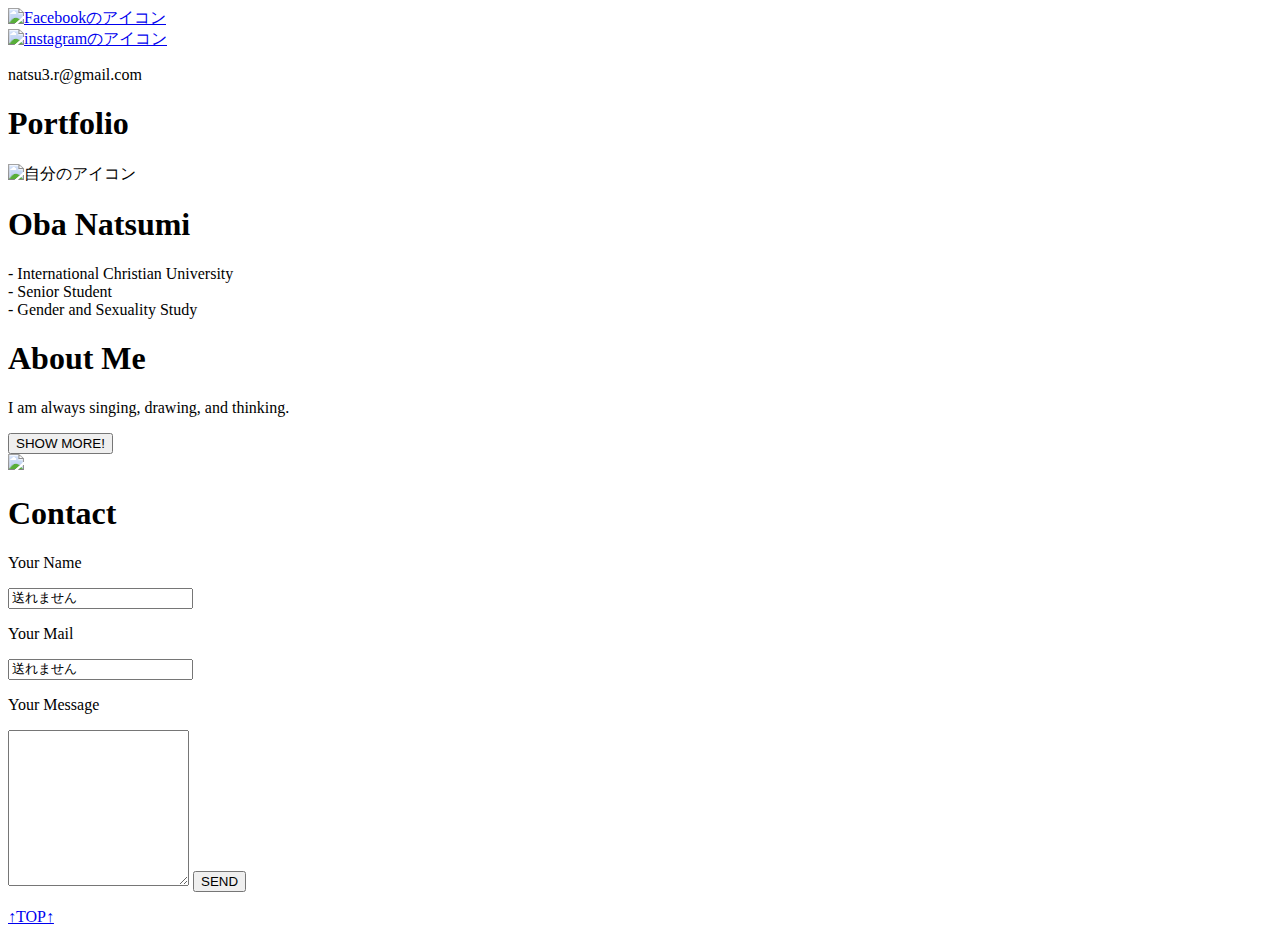
==== index.html @ e8b3c83c "Create index.html" ====
<!DOCTYPE html>
<html lang="ja">
  <head>
    <meta charset="utf-8">
    <title>my portfolio</title>
    <meta name="description" content="大場の自己紹介ポートフォリオ">
    <link rel="icon" href="favicon.ico">
    <link rel="stylesheet" href="stylesheet.css">

  </head>

  <body>
    <header>
      <div id="touch">
        <div><a href="https://www.facebook.com/natsu3.over" target="blank">
          <img id="icon" src="img/icons8-facebook-f-150.png" alt="Facebookのアイコン" title="大場のFacebook">
        </a></div>
        <div><a href="https://www.instagram.com/raimu.o/" target="blank">
          <img id="icon" src="img/glyph-logo_May2016.png" alt="instagramのアイコン" title="大場のインスタ">
        </a></div>

        <div><p>natsu3.r@gmail.com</p></div>
        
      </div>

      <h1>Portfolio</h1>
      
      
    </header>
    
    <main>
      <section id="intro">

      <img src="img/me.png" alt="自分のアイコン" title="自画像">
      <div>
        <h1>Oba Natsumi</h1>
        <p>- International Christian University<br>
        - Senior Student<br>
        - Gender and Sexuality Study</p>
        </div>
      </section>

      <section id="about">
        <h1>About Me</h1>
        <div id="content">
          <div>
          <p>I am always singing, drawing, and thinking.
        </p>
        <a href="About/About.html" target="blank"><button>SHOW MORE!</button></a>
        </div>
        <img src="https://d1f5hsy4d47upe.cloudfront.net/ce/ce882087926b1a3f28fe3c863748ef3f_w.jpg">
      </div>
    </section>

      <section id="contact"> 
        <h1>Contact</h1>
        <form action="#" method="POST">
          <p>Your Name</p>
          <input type="text" name="username" id="username" value="送れません">

          <p>Your Mail</p>
          <input type="email" name="email" id="email" value="送れません">

          <p>Your Message</p>
          <textarea name="content" id="content" cols="20" rows="10"></textarea>
          <input id="button" type="submit" value="SEND">
        </form>
      </section>
    </main>

    
    <footer>
      <p><a href="#">↑TOP↑</a></p>
    </footer>
  </body>
</html>
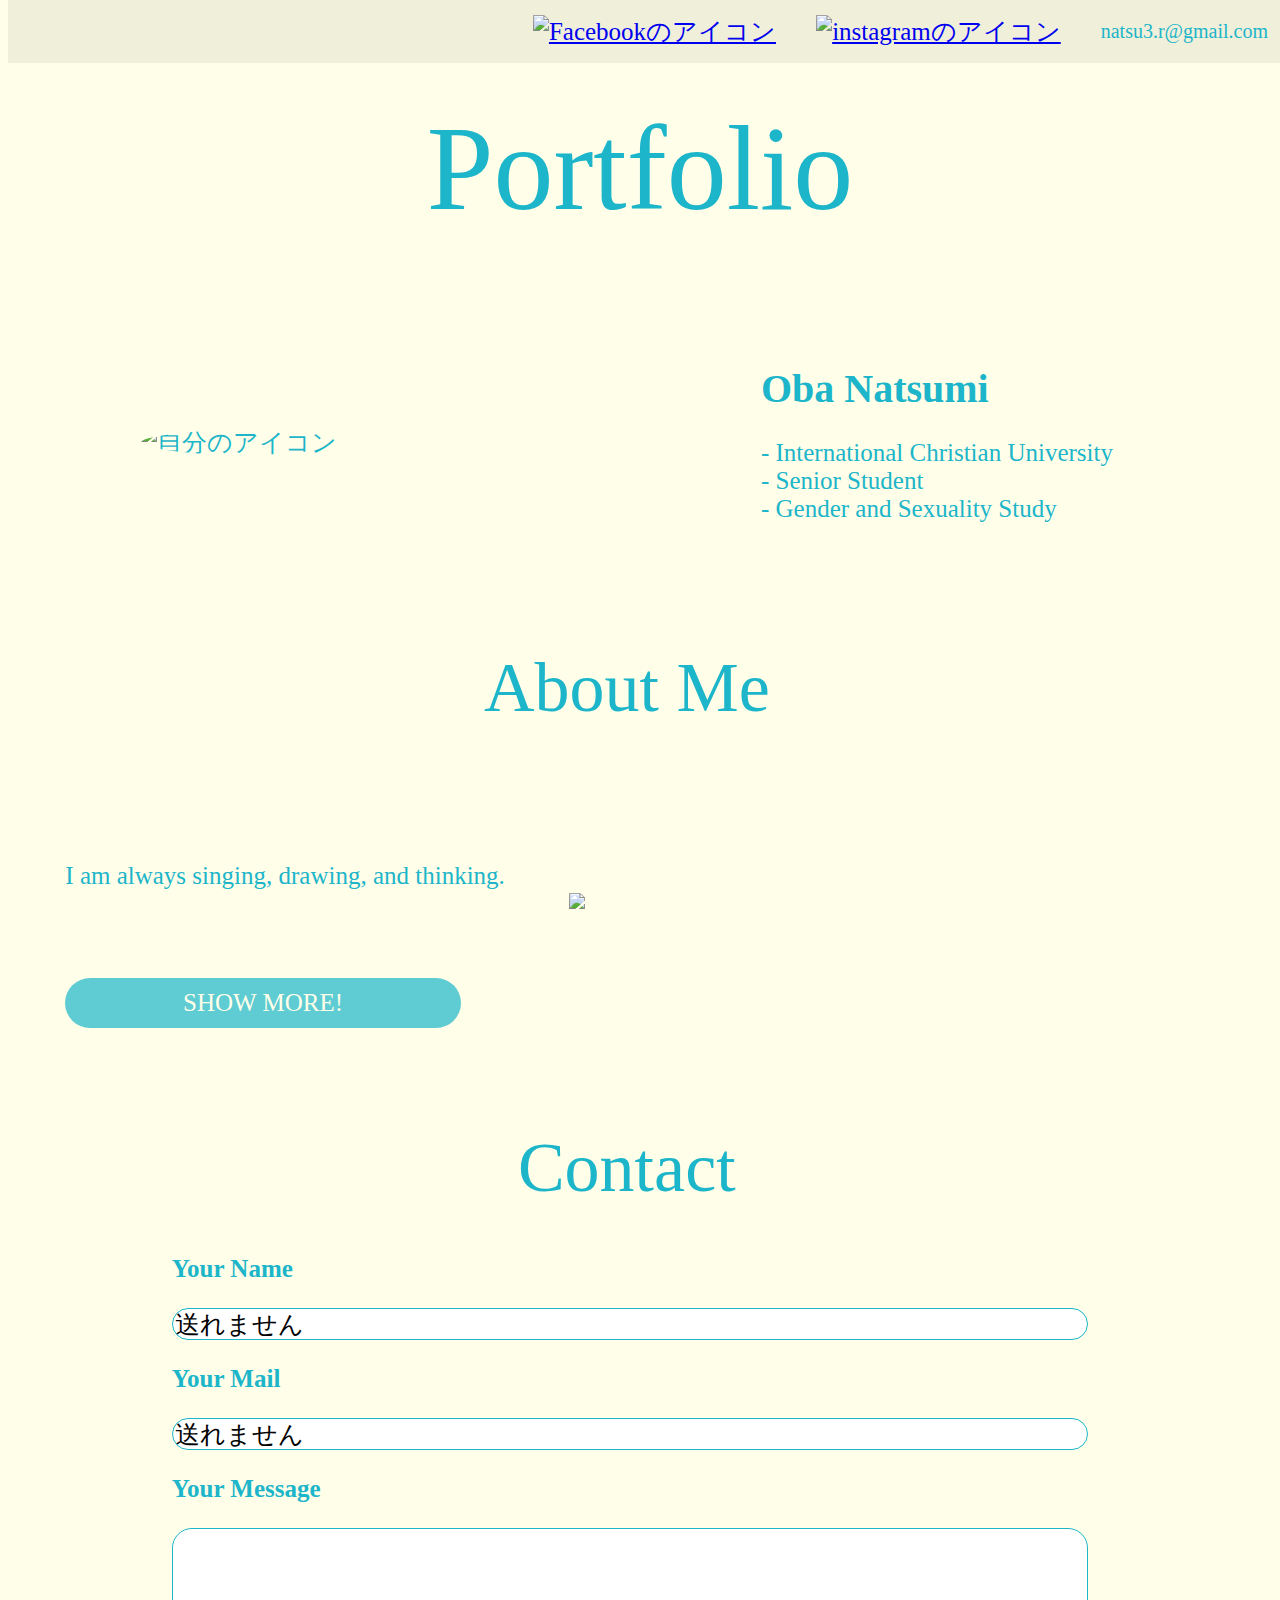
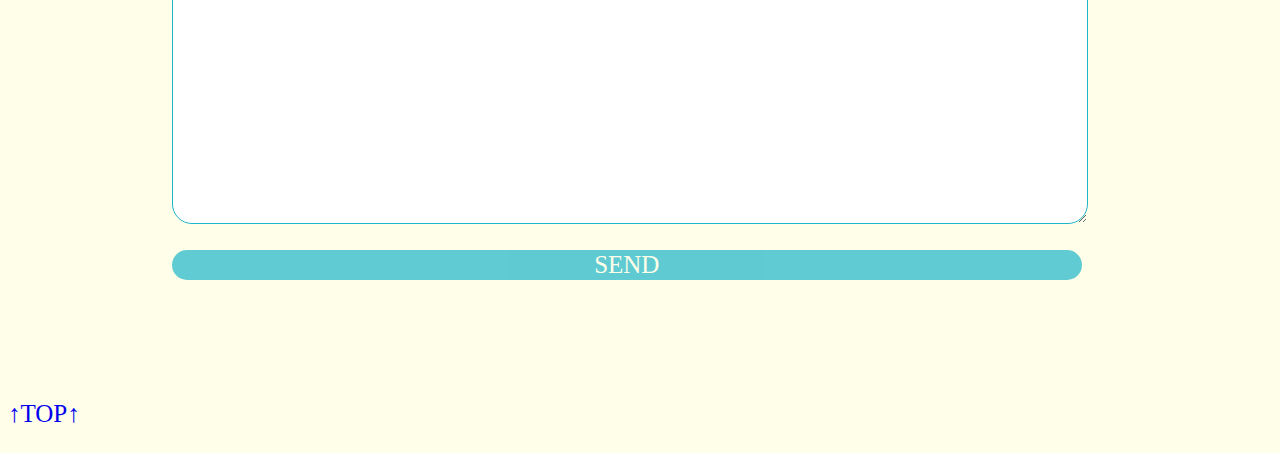
==== commit b0114427: "Update index.html" ====
--- a/index.html
+++ b/index.html
@@ -48,7 +48,7 @@
         </p>
         <a href="About/About.html" target="blank"><button>SHOW MORE!</button></a>
         </div>
-        <img src="https://d1f5hsy4d47upe.cloudfront.net/ce/ce882087926b1a3f28fe3c863748ef3f_w.jpg">
+        <img src="https://file12-d.kuku.lu/files/20200814-1954_3860c66d58904a497784b63a366d16e5.jpg">
       </div>
     </section>
 
--- a/stylesheet.css
+++ b/stylesheet.css
@@ -0,0 +1,143 @@
+*{
+  font-size: 25px;
+}
+body{
+  background-color: #FFFEE9;
+  color: #1CB5C9;
+}
+
+p, button, input {
+  font-family: "筑紫A丸ゴシック";
+}
+
+header h1{
+  font-weight: normal;
+  font-size: 120px;
+  font-family:"Arial Rounded MT Bold";
+  text-align: center;
+  margin: 100px;
+}
+#touch{
+  background-color: #f0efda;
+  position: fixed;
+  top: 0;
+  width: 100%;
+  display: flex;
+  justify-content: flex-end;
+  align-items: center;
+}
+#touch div{
+  margin: 0px 20px;
+}
+#touch p{
+  font-size: 20px;
+}
+#icon{
+  width: 25px;
+  height: 25px;
+}
+
+main{
+  width: 90%;
+  margin: 50px ;
+}
+#intro{
+  display: flex;
+  justify-content: space-around;
+  align-items: center;
+}
+#intro img{
+  width: 40%;
+  border-radius: 50%;
+}
+#intro h1{
+  font-size: 40px;
+  font-family: "筑紫A丸ゴシック";
+}
+
+#about{
+  width:100%;
+}
+#about h1{
+  font-family: "Arial Rounded MT Bold";
+  font-size: 70px;
+  font-weight: normal;
+  text-align: center;
+}
+button{
+  color:#FFFEE9;
+  background-color: #1CB5C9;
+  opacity: 0.7;
+  border-radius: 50px;
+  border: none;
+  min-width: 120px;
+  min-height: 50px;
+}
+button:hover{
+  background-color: #05899b;
+}
+#button{
+  color:#FFFEE9;
+  background-color: #1CB5C9;
+  opacity: 0.7;
+  border-radius: 50px;
+  border: none;
+  min-width: 60px;
+  min-height: 30px;
+}
+#button:hover{
+  background-color: #05899b;
+}
+button:link, button:visited, button:active, button:focus{
+  outline: 0;
+}
+#about #content{
+  display: flex;
+  align-items: center;
+}
+#content{
+  justify-content: space-around;
+}
+#content p{
+  margin: 20% 0px;
+}
+#content button{
+  width:90%;
+}
+#about img{
+  width: 50%;
+  margin: 50px;
+}
+
+#contact h1{
+  font-family: "Arial Rounded MT Bold";
+  font-size: 70px;
+  font-weight: normal;
+  text-align: center;
+}
+#contact p{
+  font-weight: bold;
+}
+form{
+  width: 80%;
+  margin: auto;
+}
+input, textarea{
+  width: 100%;
+  border: solid 1px #1CB5C9;
+  border-color: #1CB5C9;
+  border-radius: 20px;
+  background:white;
+}
+#button{
+  margin: 20px 0px;
+}
+
+footer a{
+  text-decoration: none;
+  margin: auto;
+}
+
+section{
+  margin: 100px 0px;
+}
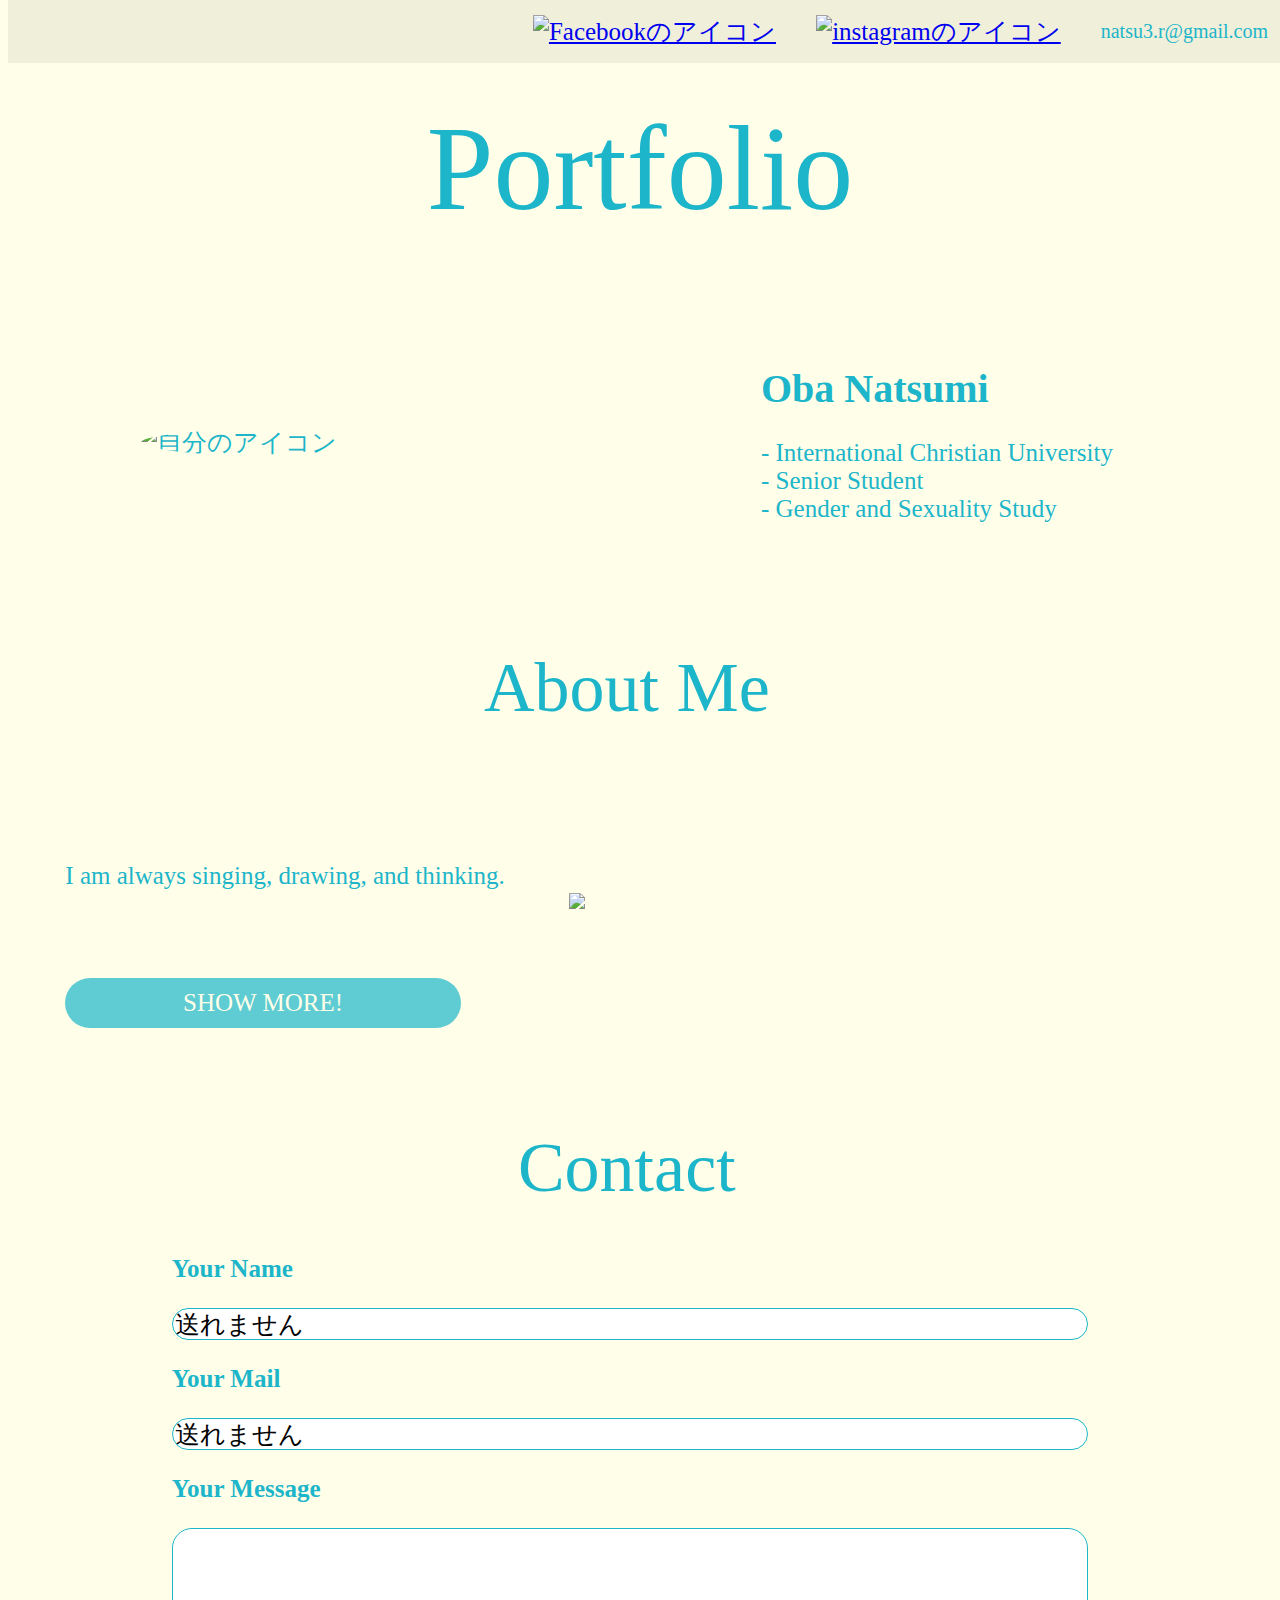
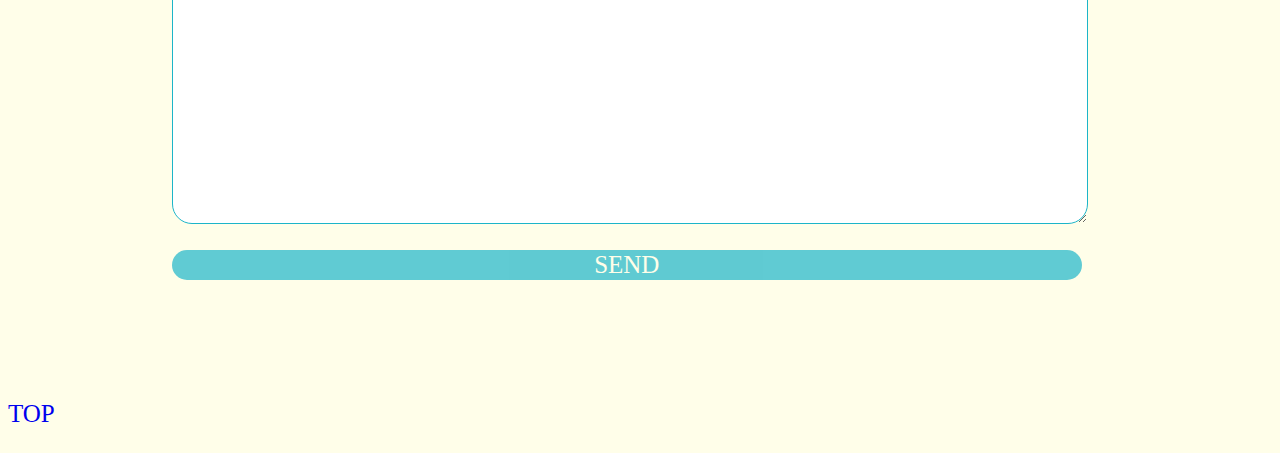
==== commit 58803af1: "Update index.html" ====
--- a/index.html
+++ b/index.html
@@ -13,10 +13,10 @@
     <header>
       <div id="touch">
         <div><a href="https://www.facebook.com/natsu3.over" target="blank">
-          <img id="icon" src="img/icons8-facebook-f-150.png" alt="Facebookのアイコン" title="大場のFacebook">
+          <img id="icon" src="https://user-images.githubusercontent.com/68683628/90301071-9ad25800-ded8-11ea-96bb-32b6519d976f.png" alt="Facebookのアイコン" title="大場のFacebook">
         </a></div>
         <div><a href="https://www.instagram.com/raimu.o/" target="blank">
-          <img id="icon" src="img/glyph-logo_May2016.png" alt="instagramのアイコン" title="大場のインスタ">
+          <img id="icon" src="https://user-images.githubusercontent.com/68683628/90301070-9a39c180-ded8-11ea-82b5-f4ef6b9dd41a.png" alt="instagramのアイコン" title="大場のインスタ">
         </a></div>
 
         <div><p>natsu3.r@gmail.com</p></div>
@@ -31,7 +31,7 @@
     <main>
       <section id="intro">
 
-      <img src="img/me.png" alt="自分のアイコン" title="自画像">
+      <img src="https://user-images.githubusercontent.com/68683628/90302827-0e2d9700-dee4-11ea-9d17-bc055ab74d71.jpg" alt="自分のアイコン" title="自画像">
       <div>
         <h1>Oba Natsumi</h1>
         <p>- International Christian University<br>
@@ -46,9 +46,9 @@
           <div>
           <p>I am always singing, drawing, and thinking.
         </p>
-        <a href="About/About.html" target="blank"><button>SHOW MORE!</button></a>
+        <a href="https://obanatsumi.github.io/Aboutme/" target="blank"><button>SHOW MORE!</button></a>
         </div>
-        <img src="https://file12-d.kuku.lu/files/20200814-1954_3860c66d58904a497784b63a366d16e5.jpg">
+        <img src="https://user-images.githubusercontent.com/68683628/90303111-4c2bba80-dee6-11ea-8b9c-a358752b6e82.jpg">
       </div>
     </section>
 
@@ -70,7 +70,7 @@
 
     
     <footer>
-      <p><a href="#">↑TOP↑</a></p>
+      <p><a href="#">TOP</a></p>
     </footer>
   </body>
 </html>
